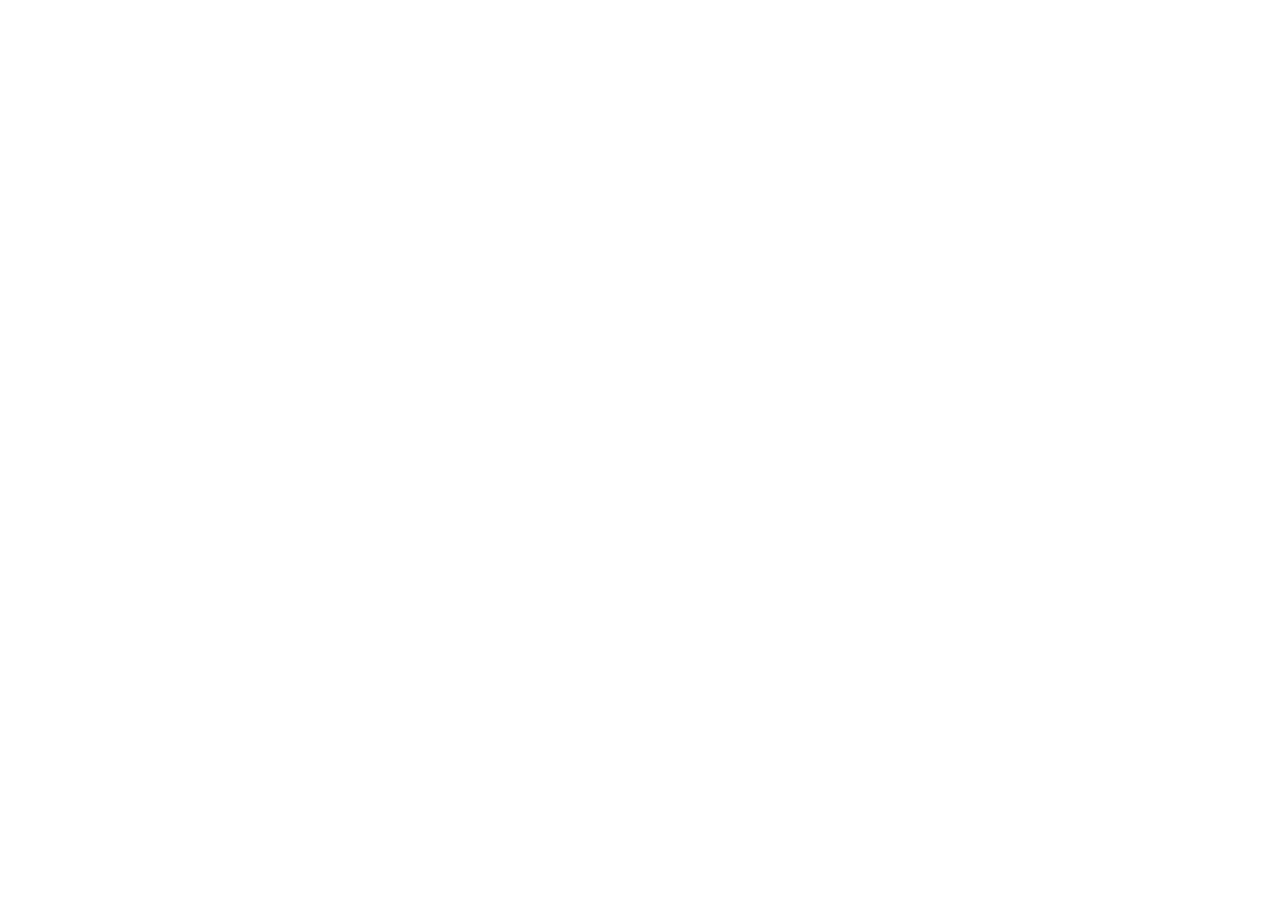
==== index.html @ 13e8f2cb "헤더 추가" ====
<!doctype html>
<html lang="ko">
  <head>
    <meta charset="UTF-8" />
    <meta name="viewport" content="width=device-width, initial-scale=1.0" />
    <title>Adobe.com</title>
    <!-- favicon -->
    <link
      rel="icon"
      type="image/png"
      href="asset/favicon/favicon/apple-touch-icon.png"
      sizes="96x96"
    />
    <link
      rel="icon"
      type="image/svg+xml"
      href="asset/favicon/favicon/favicon.svg"
    />
    <link rel="shortcut icon" href="asset/favicon/favicon/favicon.ico" />
    <link
      rel="apple-touch-icon"
      sizes="180x180"
      href="asset/favicon/favicon/apple-touch-icon.png"
    />
    <link rel="manifest" href="asset/favicon/favicon/site.webmanifest" />
    <!-- SEO -->
    <title>페이지 제목 | 사이트명</title>
    <meta name="description" content="페이지 내용을 간략하게 설명하는 문장" />
    <meta name="keywords" content="키워드1, 키워드2, 키워드3" />
    <meta name="author" content="사이트명 또는 작성자" />
    <meta name="robots" content="index, follow" />

    <!-- Open Graph (SNS 공유용) -->
    <meta property="og:type" content="website" />
    <meta property="og:title" content="페이지 제목" />
    <meta property="og:description" content="페이지 설명" />
    <meta property="og:image" content="https://example.com/image.jpg" />
    <meta property="og:url" content="https://example.com" />

    <!-- Twitter -->
    <meta name="twitter:card" content="summary_large_image" />
    <meta name="twitter:title" content="페이지 제목" />
    <meta name="twitter:description" content="페이지 설명" />
    <meta name="twitter:image" content="https://example.com/image.jpg" />

    <!-- font aswome CDN-->
    <link
      rel="stylesheet"
      href="https://cdnjs.cloudflare.com/ajax/libs/font-awesome/7.0.1/css/all.min.css"
      integrity="sha512-2SwdPD6INVrV/lHTZbO2nodKhrnDdJK9/kg2XD1r9uGqPo1cUbujc+IYdlYdEErWNu69gVcYgdxlmVmzTWnetw=="
      crossorigin="anonymous"
      referrerpolicy="no-referrer"
    />

    <!-- AOS CDN -->
    <script
      src="https://cdnjs.cloudflare.com/ajax/libs/aos/2.3.4/aos.js"
      integrity="sha512-A7AYk1fGKX6S2SsHywmPkrnzTZHrgiVT7GcQkLGDe2ev0aWb8zejytzS8wjo7PGEXKqJOrjQ4oORtnimIRZBtw=="
      crossorigin="anonymous"
      referrerpolicy="no-referrer"
    ></script>

    <!-- font -->
    <style>
      @import url("https://fonts.googleapis.com/css2?family=Noto+Sans+KR:wght@100..900&display=swap");
    </style>

    <!-- CSS -->
    <link rel="stylesheet" href="css/main.css" />
    <!-- JS -->
    <script src="JS/main.js"></script>
  </head>
  <body>
    <!-- 주희 -->
     <div class="wrap">
      <div class="inner">
        <div class="header">
          
        </div>
      </div>
     </div>
    <!-- 상단 -->
    <!-- 비주얼 -->
    <!--  -->
    <!-- 주희 - 끝 -->
    <!-- 세영 -->

    <!-- 세영 - 끝 -->
  </body>
</html>
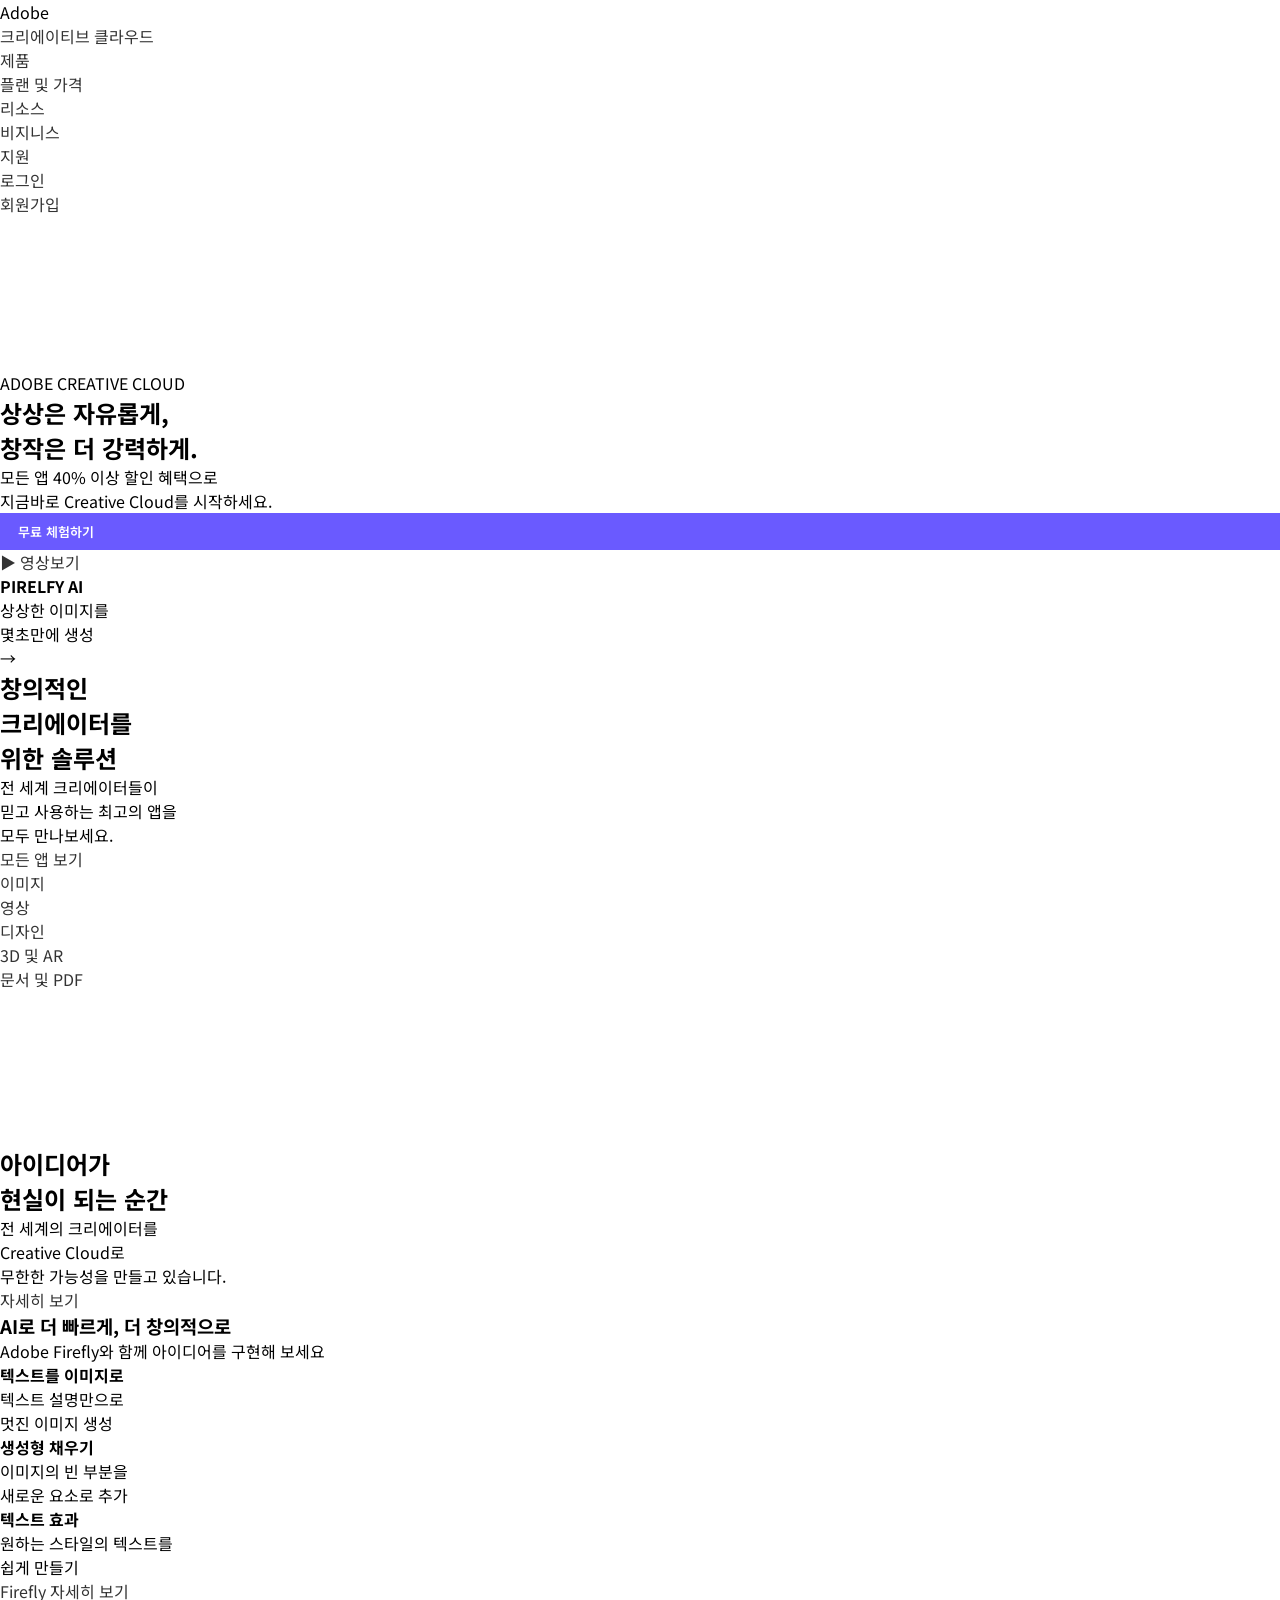
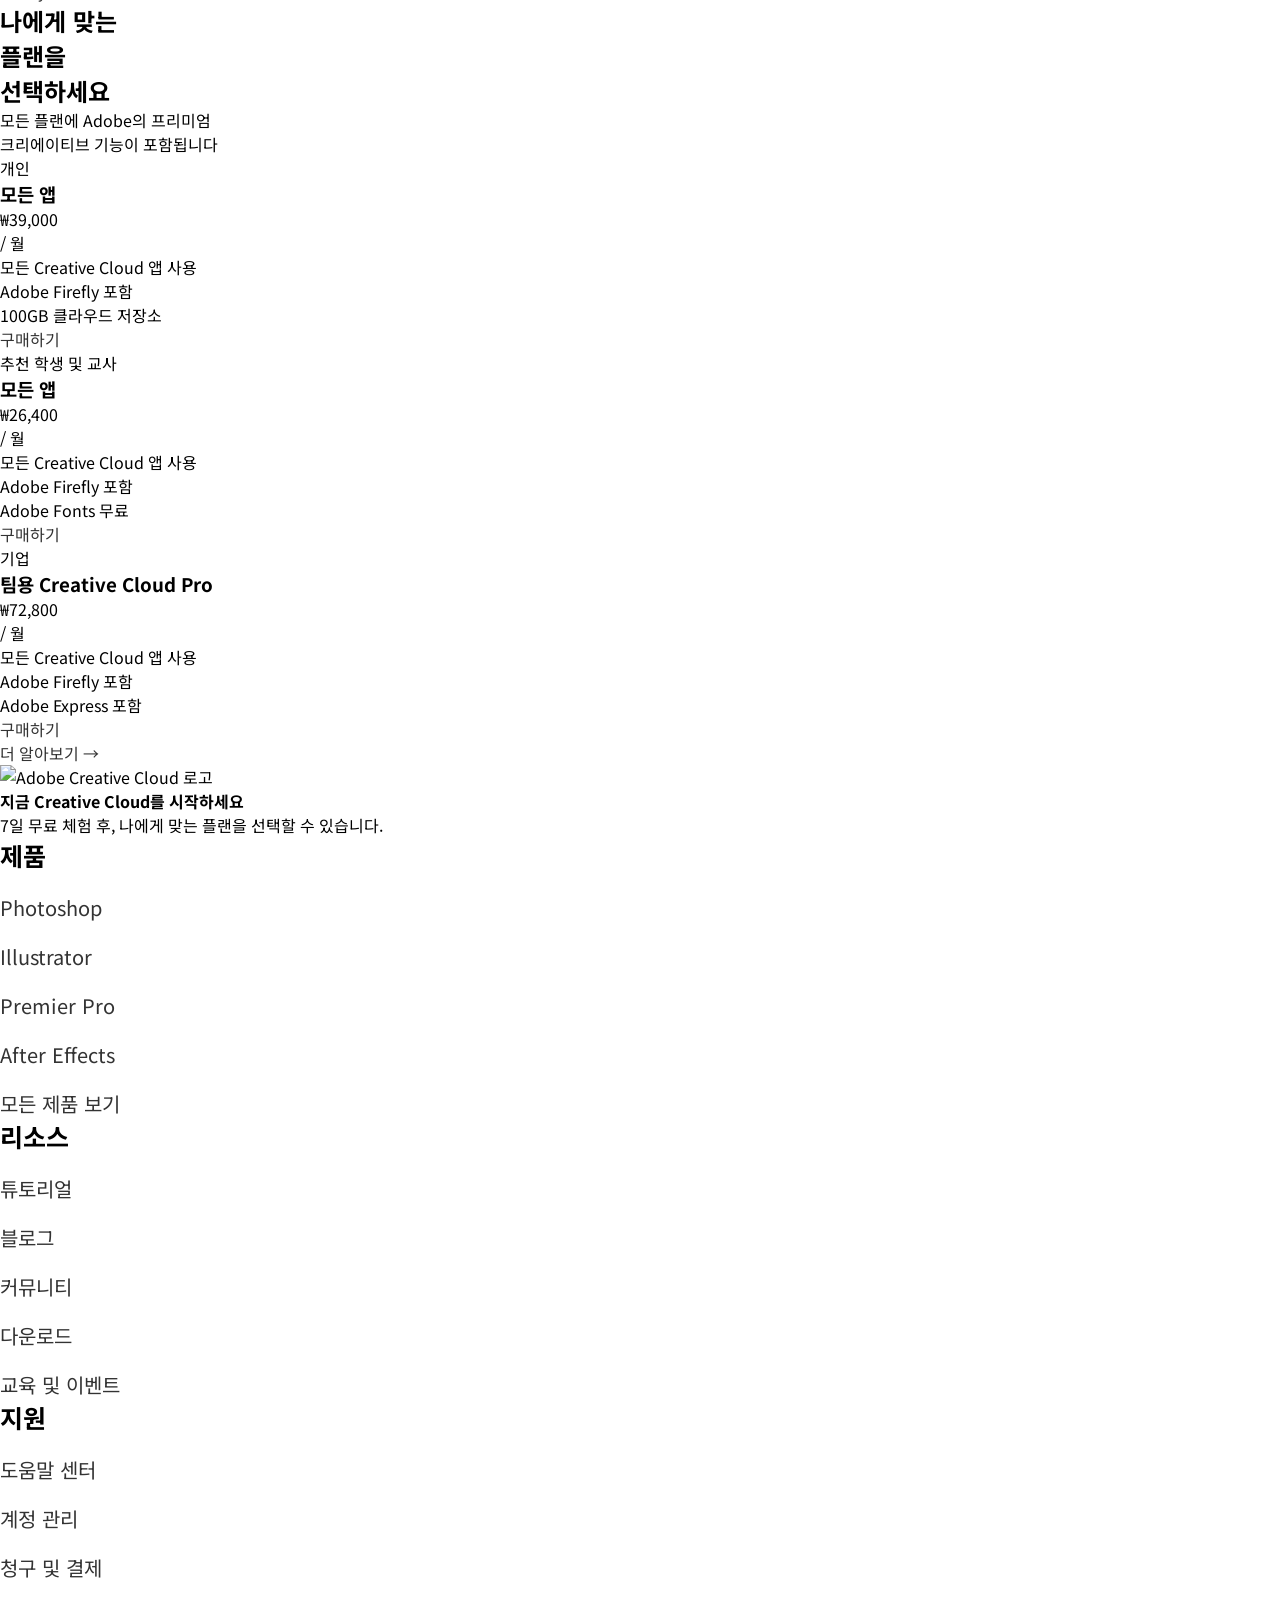
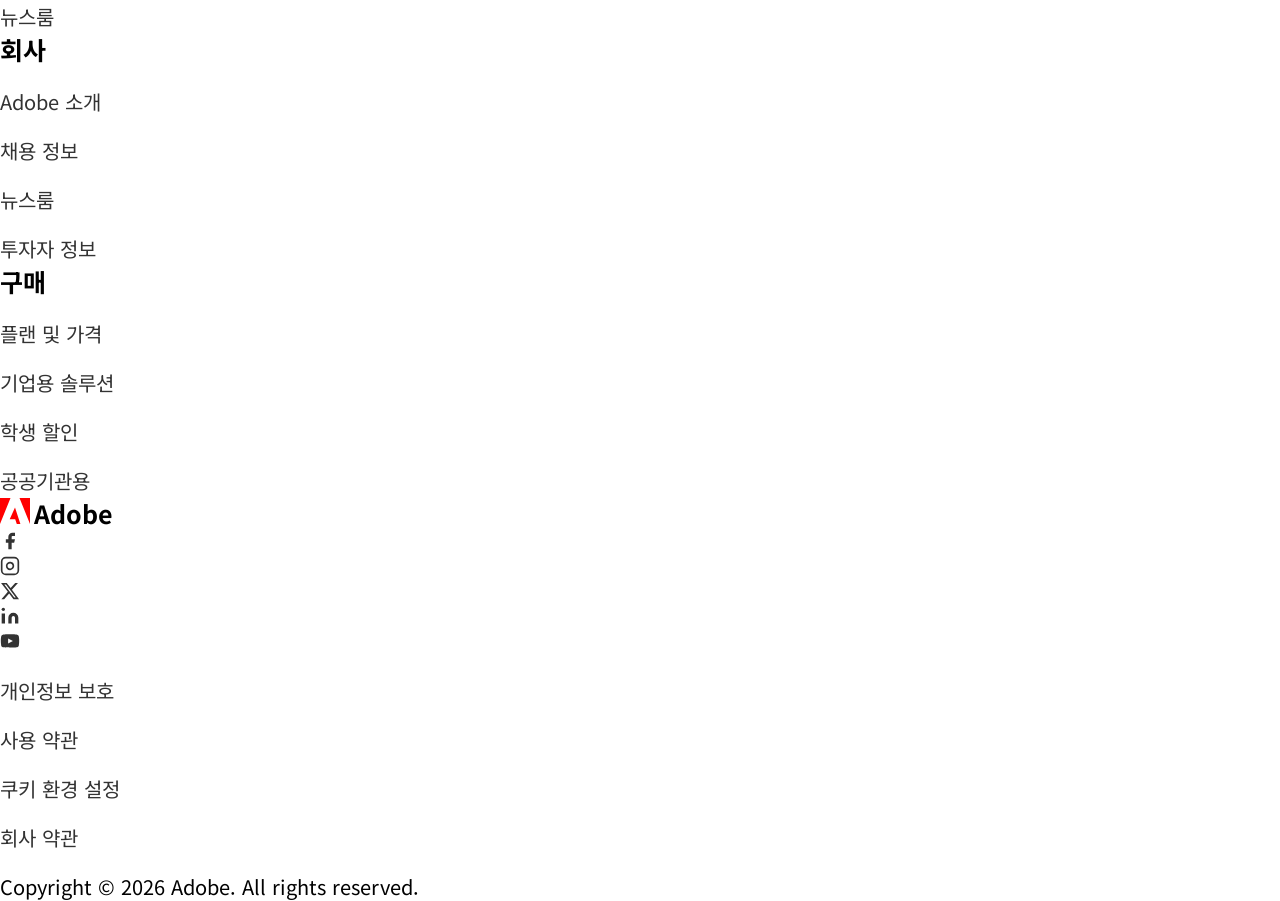
==== commit f7dd1590: "섹션2 - html, css, js" ====
--- a/index.html
+++ b/index.html
@@ -67,24 +67,571 @@
 
     <!-- CSS -->
     <link rel="stylesheet" href="css/main.css" />
+    <link rel="stylesheet" href="css/footer.css" />
     <!-- JS -->
-    <script src="JS/main.js"></script>
+    <script src="Js/main.js"></script>
   </head>
   <body>
-    <!-- 주희 -->
-     <div class="wrap">
-      <div class="inner">
-        <div class="header">
-          
+    <!-- header -->
+    <div class="wrap">
+      <!-- HEADER -->
+      <header class="header">
+        <div class="header-inner">
+          <div class="logo">
+            <span class="adobe-logo">Adobe</span>
+          </div>
+          <nav class="gnb">
+            <ul>
+              <li><a href="#">크리에이티브 클라우드</a></li>
+              <li><a href="#">제품</a></li>
+              <li><a href="plan.html">플랜 및 가격</a></li>
+              <li><a href="#">리소스</a></li>
+              <li><a href="#">비지니스</a></li>
+              <li><a href="#">지원</a></li>
+            </ul>
+          </nav>
+          <div class="header-btns">
+            <a href="#" class="btn-login">로그인</a>
+            <a href="#" class="btn-join">회원가입</a>
+          </div>
+        </div>
+      </header>
+
+      <!-- HERO -->
+      <section class="hero">
+        <div class="hero-bg">
+          <video
+            src="asset/mainpage/main-visual.mp4"
+            autoplay
+            muted
+            loop
+            playsinline
+          ></video>
+        </div>
+        <div class="hero-content">
+          <p class="hero-sub">ADOBE CREATIVE CLOUD</p>
+          <h1 class="hero-title">상상은 자유롭게,<br />창작은 더 강력하게.</h1>
+          <p class="hero-desc">
+            모든 앱 40% 이상 할인 혜택으로<br />지금바로 Creative Cloud를
+            시작하세요.
+          </p>
+          <div class="hero-btns">
+            <a href="#" class="btn-primary">무료 체험하기</a>
+            <a href="#" class="btn-play"
+              ><span class="play-icon">▶</span> 영상보기</a
+            >
+          </div>
+        </div>
+        <div class="hero-firefly">
+          <div class="firefly-label">
+            <strong>PIRELFY AI</strong>
+            <p>상상한 이미지를<br />몇초만에 생성</p>
+            <span class="arrow">→</span>
+          </div>
+          <div class="firefly-imgs">
+            <span class="fi-img fi1"
+              ><img src="asset/mainpage/img/headerAi-1.png" alt=""
+            /></span>
+            <span class="fi-img fi2"
+              ><img src="asset/mainpage/img/headerAi-2.png" alt=""
+            /></span>
+            <span class="fi-img fi3"
+              ><img src="asset/mainpage/img/headerAi-3.png" alt=""
+            /></span>
+            <span class="fi-img fi4"
+              ><img src="asset/mainpage/img/headerAi-4.png" alt=""
+            /></span>
+          </div>
+        </div>
+      </section>
+
+      <!-- 툴 소개 -->
+      <section class="solution">
+        <div class="solution-inner h-inner">
+          <!-- 왼쪽 -->
+          <div class="solution-title">
+            <h2>
+              창의적인<br />
+              크리에이터를 <br />위한 솔루션
+            </h2>
+
+            <p>
+              전 세계 크리에이터들이<br />
+              믿고 사용하는 최고의 앱을<br />
+              모두 만나보세요.
+            </p>
+
+            <div class="solution-btn">
+              <a href="#">모든 앱 보기</a>
+            </div>
+          </div>
+
+          <!-- 카드 출력 -->
+          <div class="solution-cards" id="solCards"></div>
+
+          <!-- 오른쪽 버튼 -->
+          <div class="solution-category">
+            <a href="#" class="content1-button active" data-filter="image">
+              <span
+                ><img src="asset/mainpage/icon/button-photo.png" alt=""
+              /></span>
+              이미지
+            </a>
+
+            <a href="#" class="content1-button" data-filter="video">
+              <span
+                ><img src="asset/mainpage/icon/button-video.png" alt=""
+              /></span>
+              영상
+            </a>
+
+            <a href="#" class="content1-button" data-filter="design">
+              <span
+                ><img src="asset/mainpage/icon/button-design.png" alt=""
+              /></span>
+              디자인
+            </a>
+
+            <a href="#" class="content1-button" data-filter="3d">
+              <span
+                ><img src="asset/mainpage/icon/button-3d.png" alt=""
+              /></span>
+              3D 및 AR
+            </a>
+
+            <a href="#" class="content1-button" data-filter="document">
+              <span
+                ><img src="asset/mainpage/icon/button-docu.png" alt=""
+              /></span>
+              문서 및 PDF
+            </a>
+          </div>
+        </div>
+      </section>
+      <!-- SECTION : Firefly AI -->
+      <section class="firefly">
+        <div class="firefly-inner h-inner">
+          <!-- 왼쪽 -->
+          <div class="firefly-left">
+            <video autoplay muted loop playsinline class="bg-video">
+              <source src="asset/mainpage/MainButterF.mp4" type="video/mp4" />
+            </video>
+
+            <div class="firefly-content">
+              <h2>
+                아이디어가 <br />
+                현실이 되는 순간
+              </h2>
+
+              <p>
+                전 세계의 크리에이터를 <br />
+                Creative Cloud로 <br />
+                무한한 가능성을 만들고 있습니다.
+              </p>
+
+              <a href="#" class="detail-btn">자세히 보기</a>
+            </div>
+          </div>
+
+          <!-- 오른쪽 -->
+          <div class="firefly-right">
+            <div class="right-top">
+              <h3>AI로 더 빠르게, 더 창의적으로</h3>
+              <p>Adobe Firefly와 함께 아이디어를 구현해 보세요</p>
+            </div>
+
+            <div class="firefly-card-wrap">
+              <div class="firefly-card">
+                <img src="asset/mainpage/img/mainAi-1.jpg" alt="" />
+                <h4>텍스트를 이미지로</h4>
+                <p>
+                  텍스트 설명만으로 <br />
+                  멋진 이미지 생성
+                </p>
+              </div>
+
+              <div class="firefly-card">
+                <img src="asset/mainpage/img/mainAi-2.jpg" alt="" />
+                <h4>생성형 채우기</h4>
+                <p>
+                  이미지의 빈 부분을 <br />
+                  새로운 요소로 추가
+                </p>
+              </div>
+
+              <div class="firefly-card">
+                <img src="asset/mainpage/img/mainAi-3.jpg" alt="" />
+                <h4>텍스트 효과</h4>
+                <p>
+                  원하는 스타일의 텍스트를 <br />
+                  쉽게 만들기
+                </p>
+              </div>
+            </div>
+
+            <a href="#" class="firefly-btn">Firefly 자세히 보기</a>
+          </div>
+        </div>
+      </section>
+      <!-- SECTION : plan -->
+      <section class="plan">
+        <div class="plan-inner h-inner">
+          <!-- 왼쪽 텍스트 -->
+          <div class="plan-title">
+            <h2>
+              나에게 맞는 <br />
+              플랜을 <br />
+              선택하세요
+            </h2>
+
+            <p>
+              모든 플랜에 Adobe의 프리미엄<br />
+              크리에이티브 기능이 포함됩니다
+            </p>
+          </div>
+
+          <!-- 카드 영역 -->
+          <div class="plan-container">
+            <!-- 카드 1 -->
+            <div class="plan-list">
+              <span class="plan-type">개인</span>
+
+              <h3>모든 앱</h3>
+
+              <div class="home-price">
+                <p class="price-w">₩39,000</p>
+                <span>/ 월</span>
+              </div>
+
+              <p class="plan-listP">
+                모든 Creative Cloud 앱 사용 <br />
+                Adobe Firefly 포함 <br />
+                100GB 클라우드 저장소
+              </p>
+
+              <a href="#" class="plan-btn">구매하기</a>
+            </div>
+
+            <!-- 카드 2 -->
+            <div class="plan-list active">
+              <span class="best">추천</span>
+
+              <span class="plan-type">학생 및 교사</span>
+
+              <h3>모든 앱</h3>
+
+              <div class="price">
+                <p class="price-w">₩26,400</p>
+                <span>/ 월</span>
+              </div>
+
+              <p class="plan-listP">
+                모든 Creative Cloud 앱 사용 <br />
+                Adobe Firefly 포함 <br />
+                Adobe Fonts 무료
+              </p>
+
+              <a href="#" class="plan-btn">구매하기</a>
+            </div>
+
+            <!-- 카드 3 -->
+            <div class="plan-list">
+              <span class="plan-type">기업</span>
+
+              <h3>팀용 Creative Cloud Pro</h3>
+
+              <div class="price">
+                <p class="price-w">₩72,800</p>
+                <span>/ 월</span>
+              </div>
+
+              <p class="plan-listP">
+                모든 Creative Cloud 앱 사용 <br />
+                Adobe Firefly 포함 <br />
+                Adobe Express 포함
+              </p>
+
+              <a href="#" class="plan-btn">구매하기</a>
+            </div>
+          </div>
+
+          <!-- 더보기 -->
+          <div class="plan-more">
+            <a href="#">
+              더 알아보기
+              <span>→</span>
+            </a>
+          </div>
+        </div>
+      </section>
+    </div>
+    <!-- footer -->
+    <!-- 세영 -->
+    <!-- ===== FOOTER ===== -->
+    <footer class="footer">
+      <!-- 상단 배너 영역 -->
+      <div class="footer__banner">
+        <div class="footer__banner-inner inner">
+          <div class="footer__banner-logo">
+            <img
+              src="/asset/mainpage/cloud-logo.svg"
+              alt="Adobe Creative Cloud 로고"
+            />
+          </div>
+          <div class="footer__banner-text">
+            <strong class="footer__banner-title contents-title">
+              지금 Creative Cloud를 시작하세요
+            </strong>
+            <p class="footer__banner-desc contents-des">
+              7일 무료 체험 후, 나에게 맞는 플랜을 선택할 수 있습니다.
+            </p>
+          </div>
         </div>
       </div>
-     </div>
-    <!-- 상단 -->
-    <!-- 비주얼 -->
-    <!--  -->
-    <!-- 주희 - 끝 -->
-    <!-- 세영 -->
-
+
+      <!-- 하단 링크 영역 -->
+      <div class="footer__bottom">
+        <div class="footer__bottom-inner inner">
+          <!-- 메뉴 그룹 -->
+          <nav class="footer__nav">
+            <div class="footer__nav-group">
+              <h3 class="footer__nav-title card-title">제품</h3>
+              <ul class="footer__nav-list">
+                <li>
+                  <a href="#" class="footer__nav-link card-des">Photoshop</a>
+                </li>
+                <li>
+                  <a href="#" class="footer__nav-link card-des">Illustrator</a>
+                </li>
+                <li>
+                  <a href="#" class="footer__nav-link card-des">Premier Pro</a>
+                </li>
+                <li>
+                  <a href="#" class="footer__nav-link card-des"
+                    >After Effects</a
+                  >
+                </li>
+                <li>
+                  <a href="#" class="footer__nav-link card-des"
+                    >모든 제품 보기</a
+                  >
+                </li>
+              </ul>
+            </div>
+
+            <div class="footer__nav-group">
+              <h3 class="footer__nav-title card-title">리소스</h3>
+              <ul class="footer__nav-list">
+                <li>
+                  <a href="#" class="footer__nav-link card-des">튜토리얼</a>
+                </li>
+                <li>
+                  <a href="#" class="footer__nav-link card-des">블로그</a>
+                </li>
+                <li>
+                  <a href="#" class="footer__nav-link card-des">커뮤니티</a>
+                </li>
+                <li>
+                  <a href="#" class="footer__nav-link card-des">다운로드</a>
+                </li>
+                <li>
+                  <a href="#" class="footer__nav-link card-des"
+                    >교육 및 이벤트</a
+                  >
+                </li>
+              </ul>
+            </div>
+
+            <div class="footer__nav-group">
+              <h3 class="footer__nav-title card-title">지원</h3>
+              <ul class="footer__nav-list">
+                <li>
+                  <a href="#" class="footer__nav-link card-des">도움말 센터</a>
+                </li>
+                <li>
+                  <a href="#" class="footer__nav-link card-des">계정 관리</a>
+                </li>
+                <li>
+                  <a href="#" class="footer__nav-link card-des">청구 및 결제</a>
+                </li>
+                <li>
+                  <a href="#" class="footer__nav-link card-des">뉴스룸</a>
+                </li>
+              </ul>
+            </div>
+
+            <div class="footer__nav-group">
+              <h3 class="footer__nav-title card-title">회사</h3>
+              <ul class="footer__nav-list">
+                <li>
+                  <a href="#" class="footer__nav-link card-des">Adobe 소개</a>
+                </li>
+                <li>
+                  <a href="#" class="footer__nav-link card-des">채용 정보</a>
+                </li>
+                <li>
+                  <a href="#" class="footer__nav-link card-des">뉴스룸</a>
+                </li>
+                <li>
+                  <a href="#" class="footer__nav-link card-des">투자자 정보</a>
+                </li>
+              </ul>
+            </div>
+
+            <div class="footer__nav-group">
+              <h3 class="footer__nav-title card-title">구매</h3>
+              <ul class="footer__nav-list">
+                <li>
+                  <a href="#" class="footer__nav-link card-des">플랜 및 가격</a>
+                </li>
+                <li>
+                  <a href="#" class="footer__nav-link card-des"
+                    >기업용 솔루션</a
+                  >
+                </li>
+                <li>
+                  <a href="#" class="footer__nav-link card-des">학생 할인</a>
+                </li>
+                <li>
+                  <a href="#" class="footer__nav-link card-des">공공기관용</a>
+                </li>
+              </ul>
+            </div>
+          </nav>
+
+          <!-- 우측: 로고 + SNS + 저작권 -->
+          <div class="footer__right">
+            <div class="footer__brand">
+              <span class="footer__brand-icon">
+                <!-- Adobe A 아이콘 SVG -->
+                <svg
+                  xmlns="http://www.w3.org/2000/svg"
+                  viewBox="0 0 30 26"
+                  width="30"
+                  height="26"
+                  aria-hidden="true"
+                >
+                  <path
+                    fill="#FF0000"
+                    d="M19.5 0h10.5v26L19.5 0zM10.5 0H0v26L10.5 0zM15 9.6l5.4 16.4h-3.6l-1.6-4.8H9.7L15 9.6z"
+                  />
+                </svg>
+              </span>
+              <span class="footer__brand-name card-title">Adobe</span>
+            </div>
+
+            <ul class="footer__sns">
+              <li>
+                <a href="#" class="footer__sns-link" aria-label="Facebook">
+                  <svg
+                    xmlns="http://www.w3.org/2000/svg"
+                    viewBox="0 0 24 24"
+                    width="20"
+                    height="20"
+                    fill="currentColor"
+                  >
+                    <path
+                      d="M18 2h-3a5 5 0 0 0-5 5v3H7v4h3v8h4v-8h3l1-4h-4V7a1 1 0 0 1 1-1h3z"
+                    />
+                  </svg>
+                </a>
+              </li>
+              <li>
+                <a href="#" class="footer__sns-link" aria-label="Instagram">
+                  <svg
+                    xmlns="http://www.w3.org/2000/svg"
+                    viewBox="0 0 24 24"
+                    width="20"
+                    height="20"
+                    fill="none"
+                    stroke="currentColor"
+                    stroke-width="2"
+                  >
+                    <rect x="2" y="2" width="20" height="20" rx="5" ry="5" />
+                    <path d="M16 11.37A4 4 0 1 1 12.63 8 4 4 0 0 1 16 11.37z" />
+                    <line x1="17.5" y1="6.5" x2="17.51" y2="6.5" />
+                  </svg>
+                </a>
+              </li>
+              <li>
+                <a href="#" class="footer__sns-link" aria-label="X(Twitter)">
+                  <svg
+                    xmlns="http://www.w3.org/2000/svg"
+                    viewBox="0 0 24 24"
+                    width="20"
+                    height="20"
+                    fill="currentColor"
+                  >
+                    <path
+                      d="M18.244 2.25h3.308l-7.227 8.26 8.502 11.24H16.17l-5.214-6.817L4.99 21.75H1.68l7.73-8.835L1.254 2.25H8.08l4.713 6.231zm-1.161 17.52h1.833L7.084 4.126H5.117z"
+                    />
+                  </svg>
+                </a>
+              </li>
+              <li>
+                <a href="#" class="footer__sns-link" aria-label="LinkedIn">
+                  <svg
+                    xmlns="http://www.w3.org/2000/svg"
+                    viewBox="0 0 24 24"
+                    width="20"
+                    height="20"
+                    fill="currentColor"
+                  >
+                    <path
+                      d="M16 8a6 6 0 0 1 6 6v7h-4v-7a2 2 0 0 0-2-2 2 2 0 0 0-2 2v7h-4v-7a6 6 0 0 1 6-6zM2 9h4v12H2z"
+                    />
+                    <circle cx="4" cy="4" r="2" />
+                  </svg>
+                </a>
+              </li>
+              <li>
+                <a href="#" class="footer__sns-link" aria-label="YouTube">
+                  <svg
+                    xmlns="http://www.w3.org/2000/svg"
+                    viewBox="0 0 24 24"
+                    width="20"
+                    height="20"
+                    fill="currentColor"
+                  >
+                    <path
+                      d="M22.54 6.42a2.78 2.78 0 0 0-1.95-1.96C18.88 4 12 4 12 4s-6.88 0-8.59.46A2.78 2.78 0 0 0 1.46 6.42 29 29 0 0 0 1 12a29 29 0 0 0 .46 5.58A2.78 2.78 0 0 0 3.41 19.6C5.12 20 12 20 12 20s6.88 0 8.59-.4a2.78 2.78 0 0 0 1.95-1.95A29 29 0 0 0 23 12a29 29 0 0 0-.46-5.58z"
+                    />
+                    <polygon
+                      points="9.75 15.02 15.5 12 9.75 8.98 9.75 15.02"
+                      fill="#fff"
+                    />
+                  </svg>
+                </a>
+              </li>
+            </ul>
+
+            <div class="footer__legal">
+              <ul class="footer__legal-list">
+                <li>
+                  <a href="#" class="footer__legal-link card-des"
+                    >개인정보 보호</a
+                  >
+                </li>
+                <li>
+                  <a href="#" class="footer__legal-link card-des">사용 약관</a>
+                </li>
+                <li>
+                  <a href="#" class="footer__legal-link card-des"
+                    >쿠키 환경 설정</a
+                  >
+                </li>
+                <li>
+                  <a href="#" class="footer__legal-link card-des">회사 약관</a>
+                </li>
+              </ul>
+              <p class="footer__copyright card-des">
+                Copyright © 2026 Adobe. All rights reserved.
+              </p>
+            </div>
+          </div>
+        </div>
+      </div>
+    </footer>
     <!-- 세영 - 끝 -->
   </body>
 </html>
--- a/css/main.css
+++ b/css/main.css
@@ -0,0 +1,84 @@
+@import url(reset.css);
+@import url(home/home.css);
+@import url(plan/plan.css);
+@import url(sub1/subpage1.css);
+
+/* 스타일 가이드 */
+:root {
+  /* Color styles */
+  --point: rgba(134, 104, 226, 1);
+  /* black */
+  --sub-color-1: rgba(0, 0, 0, 1);
+  /* white */
+  --sub-color-2: rgba(250, 250, 250, 1);
+
+  /* Text-size styles */
+  /* pc */
+  --p-c1920px---menu: 20px;
+  --p-c1920px---sub--menu: 18px;
+  --p-c1920px---visual-title: 70px;
+  --p-c1920px---contents-title: 45px;
+  --p-c1920px---contents--desc: 20px;
+  --p-c1920px---card-title: 25px;
+  --p-c1920px---card--desc: 20px;
+  --p-c1920px--button: 25px;
+  /* tablet */
+  --tablet780px---visual-title--m: 50px;
+  --tablet780px---visual--desc--m: 25px;
+  --tablet780px---sub-title--m: 25px;
+  --tablet780px---contents--title--m: 45px;
+  --tablet780px---contents--desc--m: 20px;
+  --tablet780px---card-title--m: 20px;
+  --tablet780px---card--desc--m: 13px;
+  --tablet780px---sub--content-title--m: 30px;
+  --tablet780px--button--m: 20px;
+  /* mobile */
+  --mobile390px---visual-title--s: 26px;
+  --mobile390px---desc--s: 16px;
+  --mobile390px---sub--title--s: 18px;
+  --mobile390px--button--s: 16px;
+  --mobile390px---card--desc--s: 13px;
+  --mobile390px---card-title--s: 18px;
+  --mobile390px---contents-title--s: 26px;
+
+  /* font-weight */
+  --fw-bold: 700;
+  --fw-regular: 400;
+}
+
+/* 공통영역 */
+body {
+  font-family: "Noto Sans KR", sans-serif;
+}
+
+/* 비주얼 영역 타이틀 */
+.visual-title {
+  font-family: "Noto Sans KR", sans-serif;
+  font-weight: var(--fw-bold);
+}
+/* 비주얼 영역 설명 */
+.visual-desc {
+  font-family: "Noto Sans KR", sans-serif;
+  font-weight: var(--fw-regular);
+}
+/* 콘텐츠 영역 타이틀 */
+.contents-title {
+  font-family: "Noto Sans KR", sans-serif;
+  font-weight: var(--fw-bold);
+}
+/* 콘텐츠 영역 설명 */
+.contents-des {
+  font-family: "Noto Sans KR", sans-serif;
+  font-weight: var(--fw-regular);
+}
+/* 카드 영역 타이틀 */
+.card-title {
+  font-family: "Noto Sans KR", sans-serif;
+  font-weight: var(--fw-bold);
+}
+/* 카드 영역 설명 */
+.card-des {
+  font-family: "Noto Sans KR", sans-serif;
+  font-weight: var(--fw-regular);
+}
+
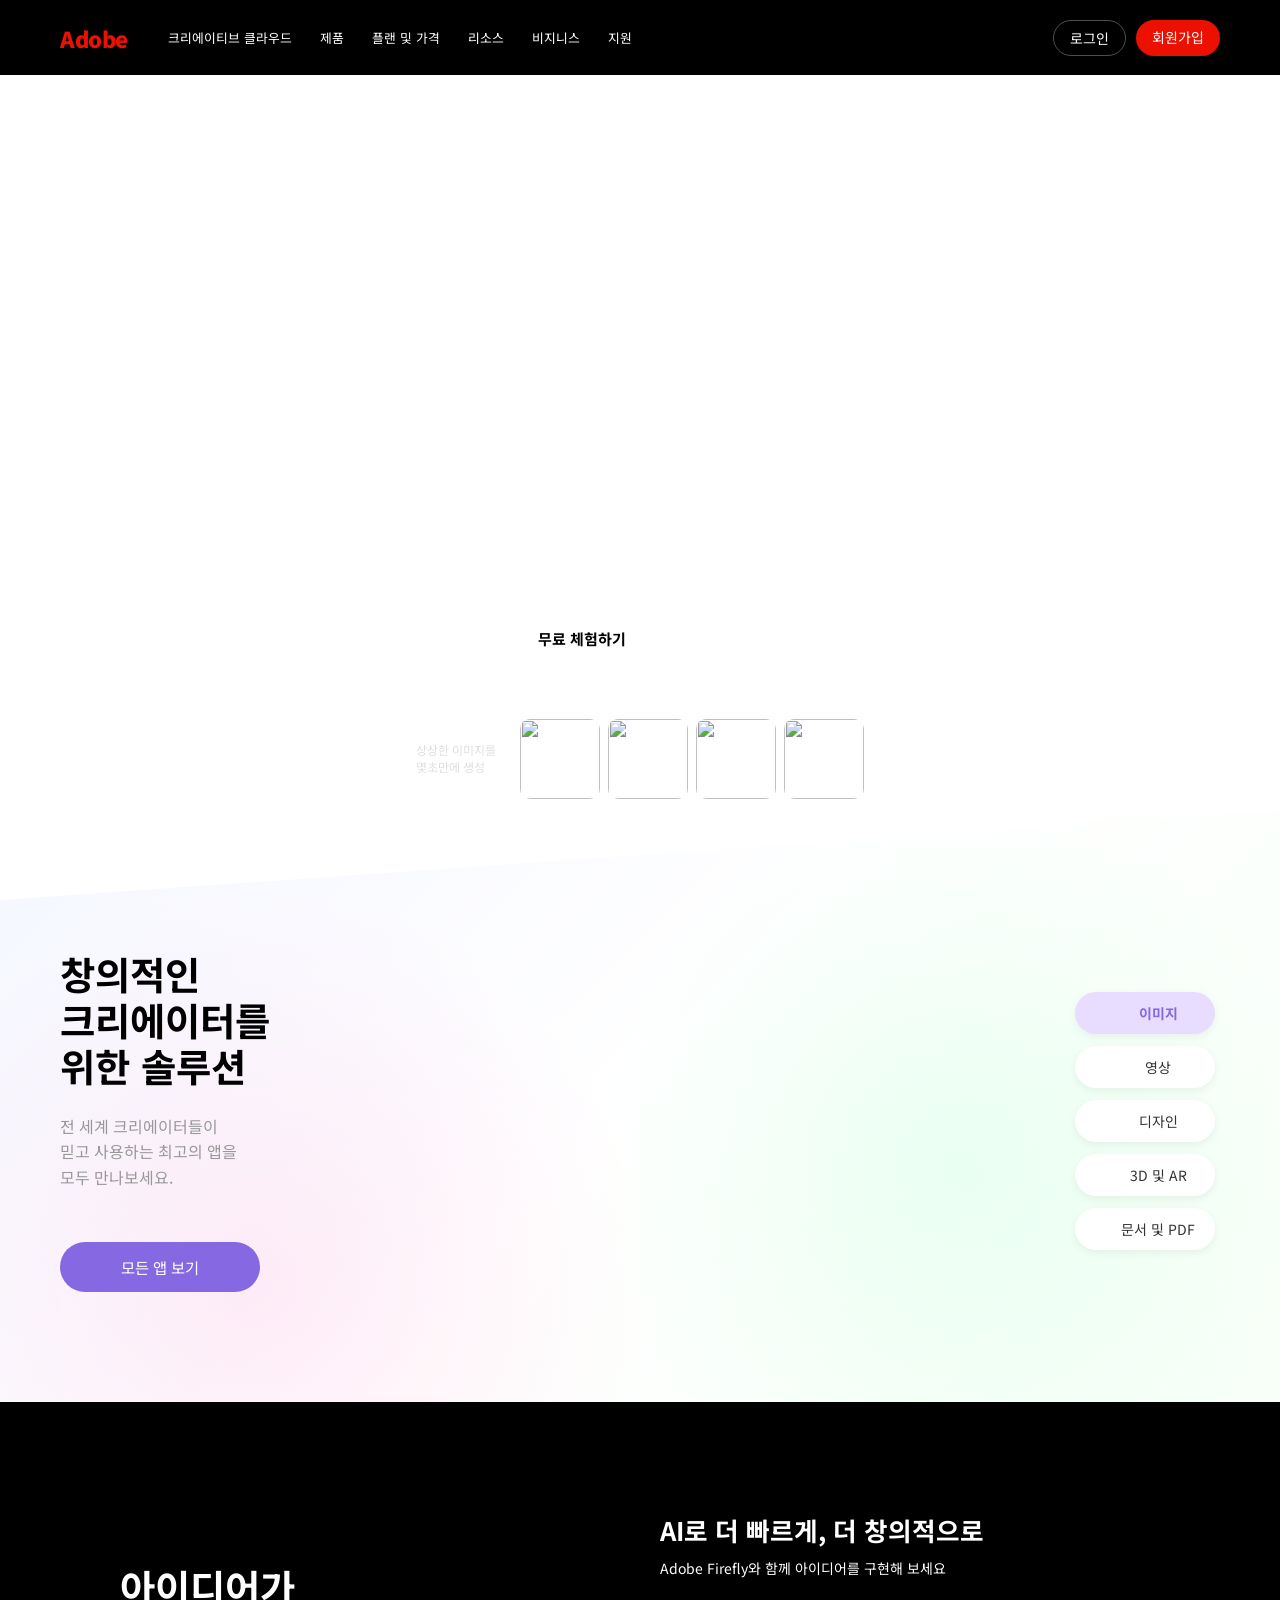
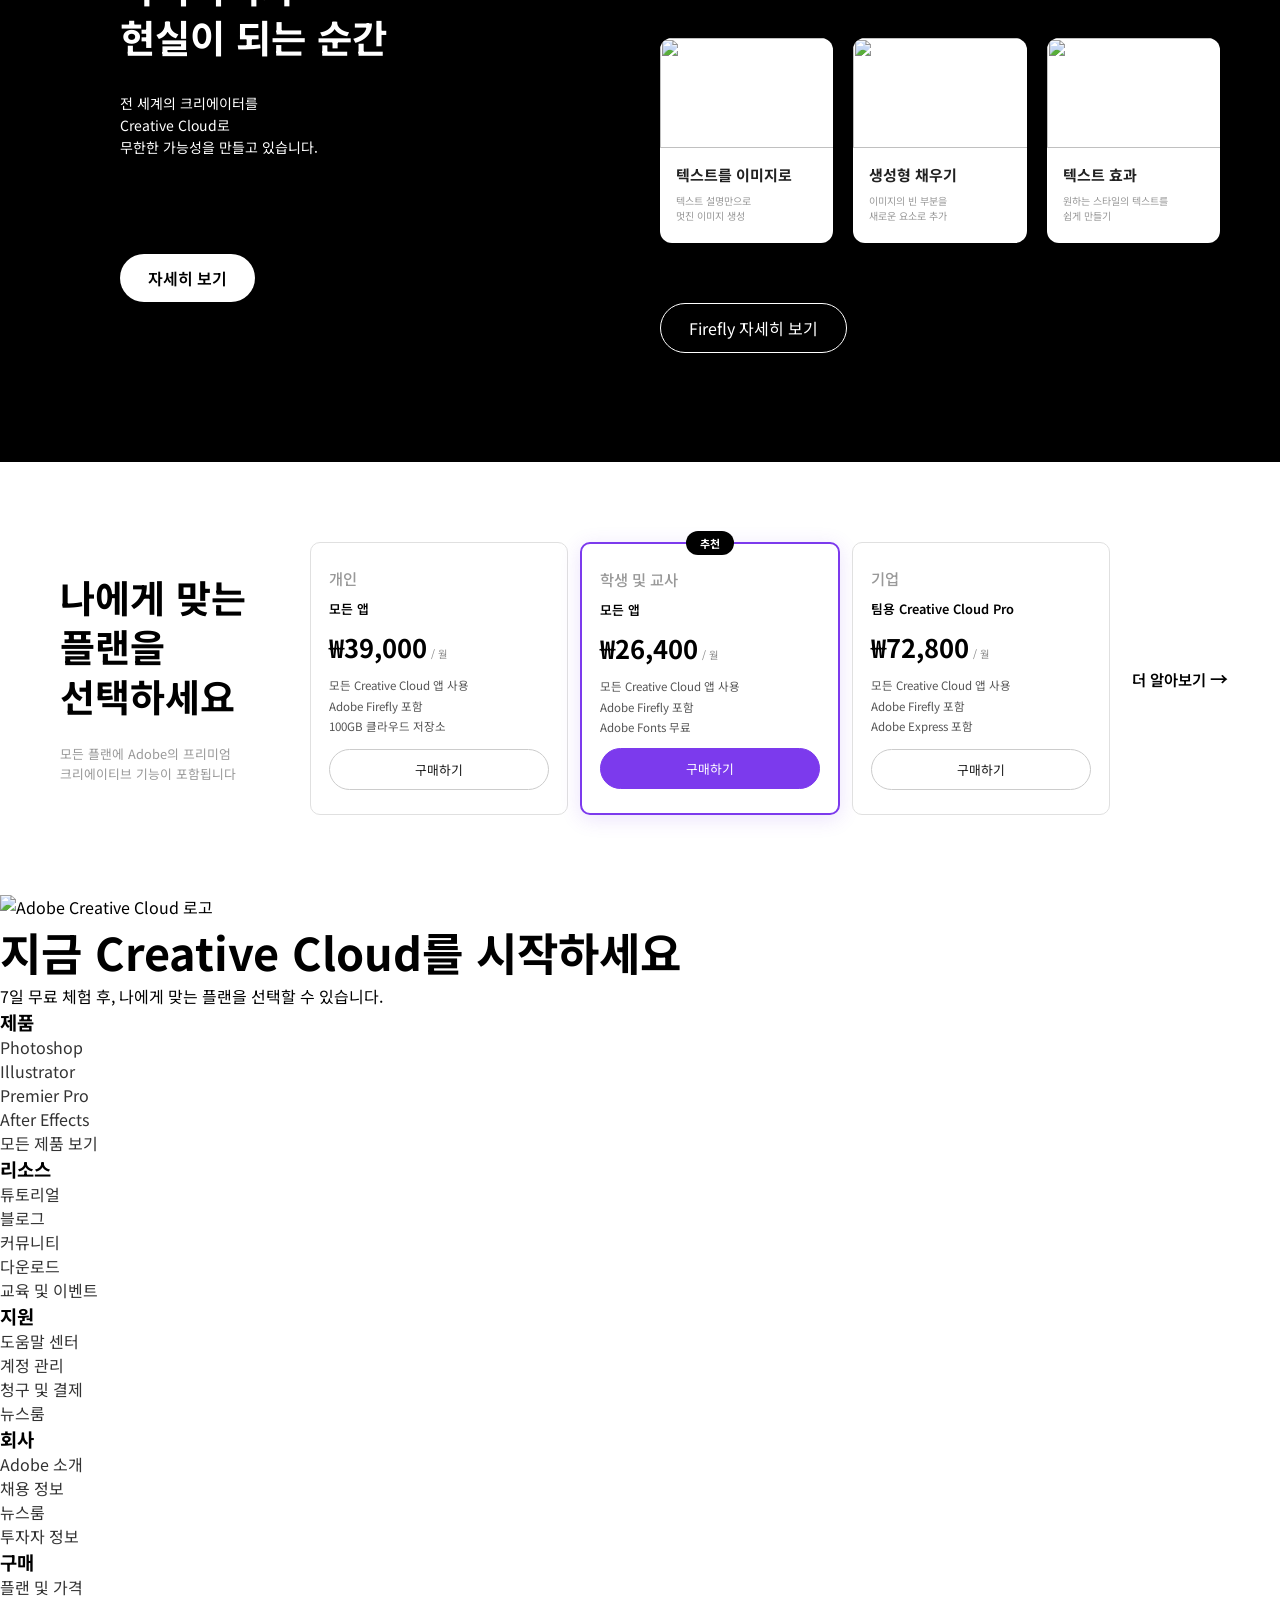
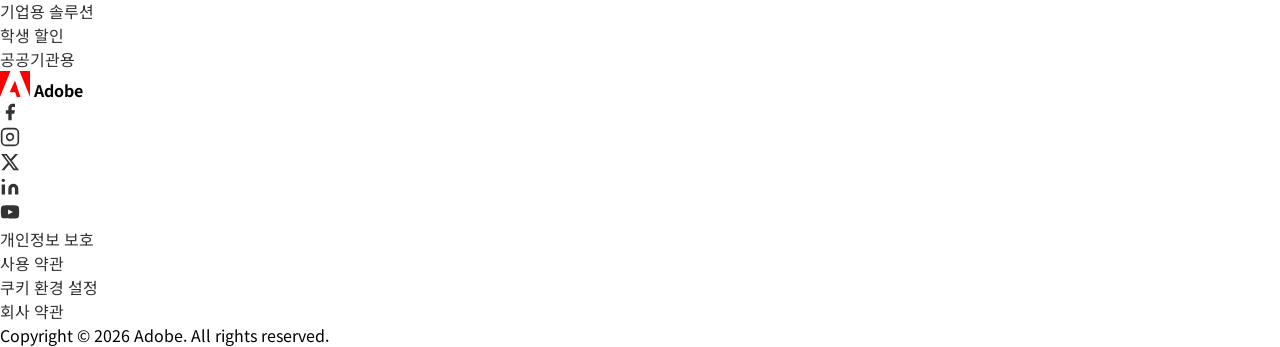
==== commit ef093a47: "전체 반응형 수정" ====
--- a/index.html
+++ b/index.html
@@ -68,6 +68,7 @@
     <!-- CSS -->
     <link rel="stylesheet" href="css/main.css" />
     <link rel="stylesheet" href="css/footer.css" />
+
     <!-- JS -->
     <script src="Js/main.js"></script>
   </head>
@@ -77,12 +78,17 @@
       <!-- HEADER -->
       <header class="header">
         <div class="header-inner">
+          <div class="menu-btn">
+            <span></span>
+            <span></span>
+            <span></span>
+          </div>
           <div class="logo">
-            <span class="adobe-logo">Adobe</span>
+            <a href="index.html"> <span class="adobe-logo">Adobe</span></a>
           </div>
           <nav class="gnb">
             <ul>
-              <li><a href="#">크리에이티브 클라우드</a></li>
+              <li><a href="subpage1.html">크리에이티브 클라우드</a></li>
               <li><a href="#">제품</a></li>
               <li><a href="plan.html">플랜 및 가격</a></li>
               <li><a href="#">리소스</a></li>
@@ -122,28 +128,30 @@
             >
           </div>
         </div>
-        <div class="hero-firefly">
-          <div class="firefly-label">
-            <strong>PIRELFY AI</strong>
-            <p>상상한 이미지를<br />몇초만에 생성</p>
-            <span class="arrow">→</span>
-          </div>
-          <div class="firefly-imgs">
-            <span class="fi-img fi1"
-              ><img src="asset/mainpage/img/headerAi-1.png" alt=""
-            /></span>
-            <span class="fi-img fi2"
-              ><img src="asset/mainpage/img/headerAi-2.png" alt=""
-            /></span>
-            <span class="fi-img fi3"
-              ><img src="asset/mainpage/img/headerAi-3.png" alt=""
-            /></span>
-            <span class="fi-img fi4"
-              ><img src="asset/mainpage/img/headerAi-4.png" alt=""
-            /></span>
-          </div>
-        </div>
       </section>
+
+      <!-- HERO - FIREFLY -->
+      <div class="hero-firefly">
+        <div class="firefly-label">
+          <strong>PIRELFY AI</strong>
+          <p>상상한 이미지를<br />몇초만에 생성</p>
+          <span class="arrow">→</span>
+        </div>
+        <div class="firefly-imgs">
+          <span class="fi-img fi1"
+            ><img src="asset/mainpage/img/headerAi-1.png" alt=""
+          /></span>
+          <span class="fi-img fi2"
+            ><img src="asset/mainpage/img/headerAi-2.png" alt=""
+          /></span>
+          <span class="fi-img fi3"
+            ><img src="asset/mainpage/img/headerAi-3.png" alt=""
+          /></span>
+          <span class="fi-img fi4"
+            ><img src="asset/mainpage/img/headerAi-4.png" alt=""
+          /></span>
+        </div>
+      </div>
 
       <!-- 툴 소개 -->
       <section class="solution">
@@ -208,6 +216,7 @@
           </div>
         </div>
       </section>
+
       <!-- SECTION : Firefly AI -->
       <section class="firefly">
         <div class="firefly-inner h-inner">
@@ -262,10 +271,7 @@
               <div class="firefly-card">
                 <img src="asset/mainpage/img/mainAi-3.jpg" alt="" />
                 <h4>텍스트 효과</h4>
-                <p>
-                  원하는 스타일의 텍스트를 <br />
-                  쉽게 만들기
-                </p>
+                <p>원하는 스타일의 텍스트를 <br />쉽게 만들기</p>
               </div>
             </div>
 
@@ -273,6 +279,7 @@
           </div>
         </div>
       </section>
+
       <!-- SECTION : plan -->
       <section class="plan">
         <div class="plan-inner h-inner">
@@ -365,7 +372,9 @@
         </div>
       </section>
     </div>
+
     <!-- footer -->
+
     <!-- 세영 -->
     <!-- ===== FOOTER ===== -->
     <footer class="footer">
@@ -632,6 +641,8 @@
         </div>
       </div>
     </footer>
+
+    
     <!-- 세영 - 끝 -->
   </body>
 </html>
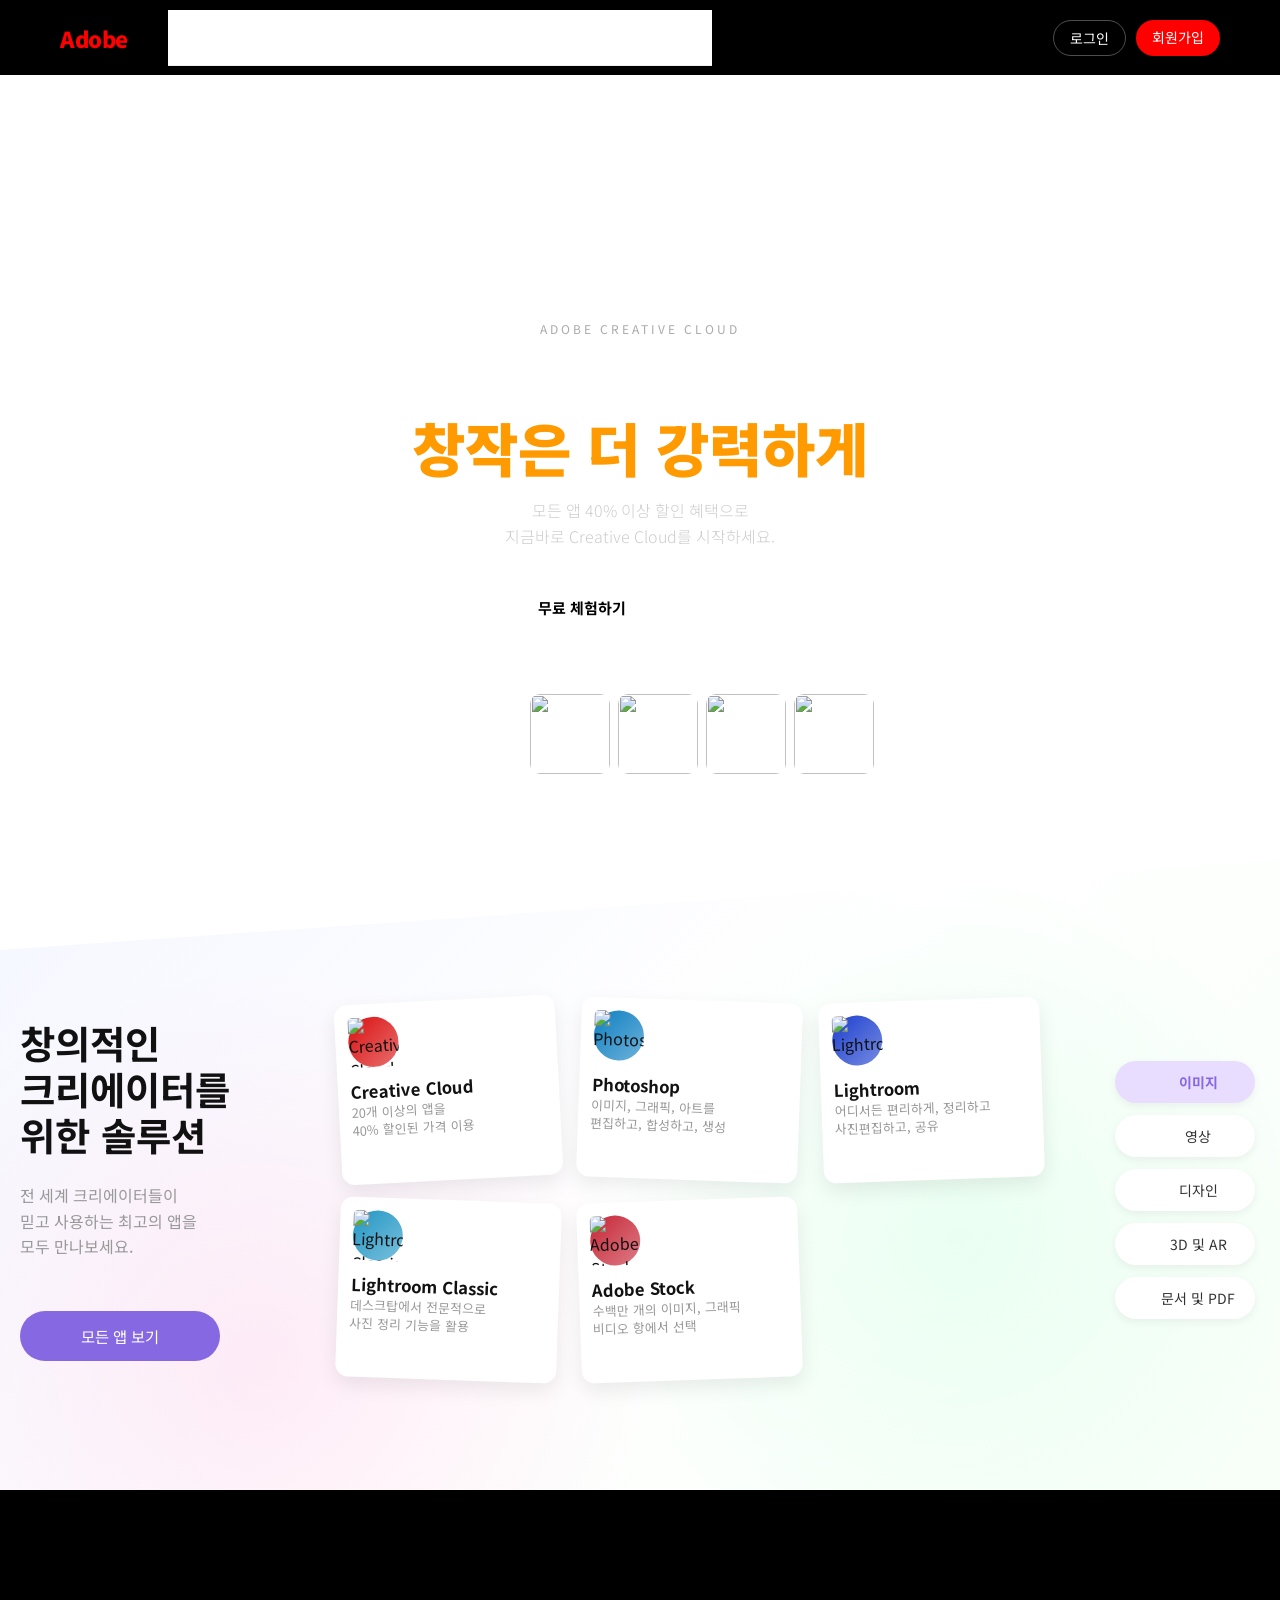
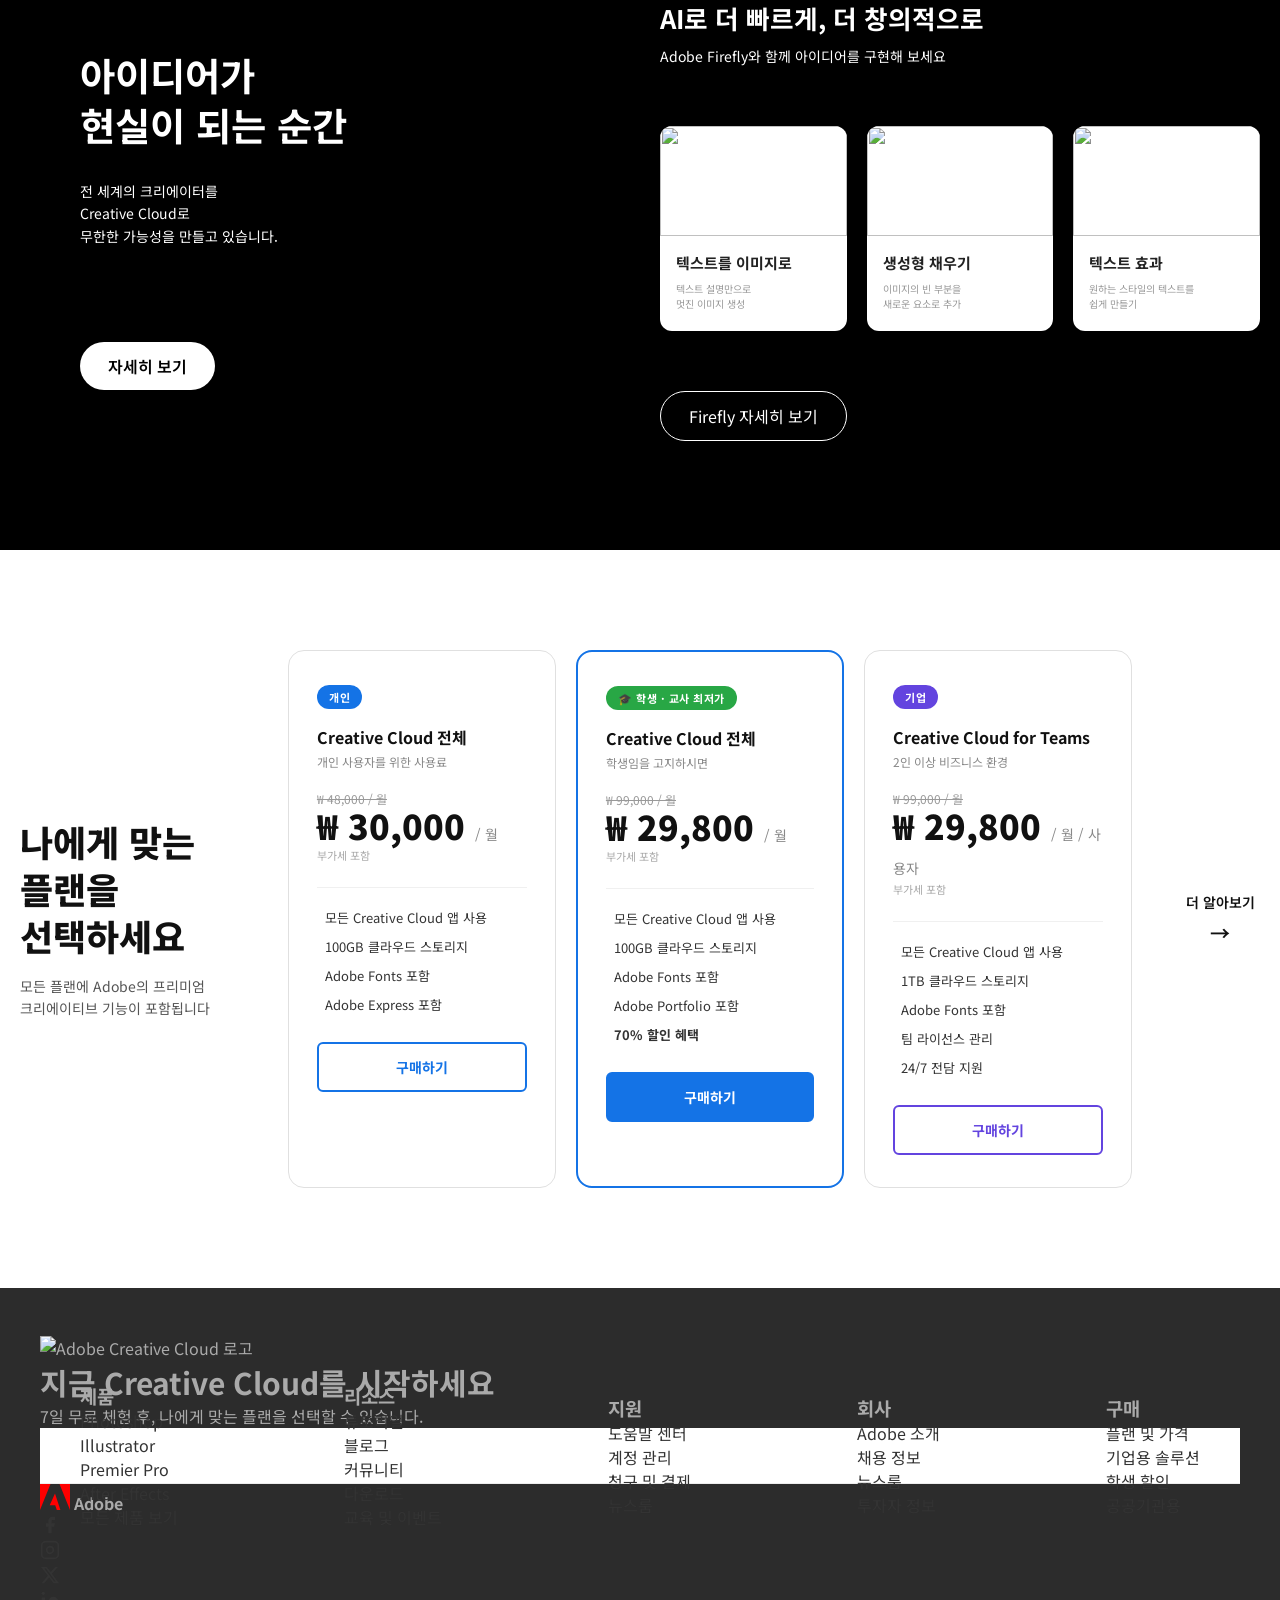
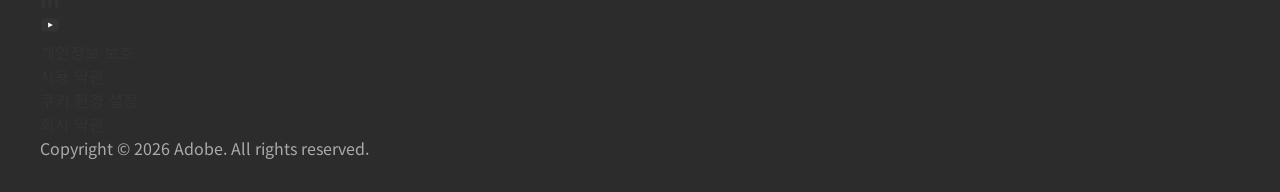
==== commit f027717c: "Merge pull request #14 from rainwhdmsql-stack/0609-pjh 겹치는부분 수정, inner 수정, 반응형수정" ====
--- a/index.html
+++ b/index.html
@@ -70,10 +70,10 @@
     <link rel="stylesheet" href="css/footer.css" />
 
     <!-- JS -->
-    <script src="Js/main.js"></script>
+    <script src="js/main.js" defer></script>
+    
   </head>
   <body>
-    <!-- header -->
     <div class="wrap">
       <!-- HEADER -->
       <header class="header">
@@ -103,60 +103,62 @@
         </div>
       </header>
 
-      <!-- HERO -->
-      <section class="hero">
-        <div class="hero-bg">
-          <video
-            src="asset/mainpage/main-visual.mp4"
-            autoplay
-            muted
-            loop
-            playsinline
-          ></video>
-        </div>
+      <!--히어로 -->
+
+      <section class="mainhero" aria-label="히어로 섹션">
+        <!-- 배경 영상 자리 (실제 영상으로 교체) -->
+        <div class="hero-video-bg" aria-hidden="true">
+          <video class="hero-video" autoplay loop muted playsinline>
+            <source src="asset/mainpage/main-visual.mp4" type="video/mp4" />
+          </video>
+        </div>
+
+        <!-- 메인 카피 -->
         <div class="hero-content">
-          <p class="hero-sub">ADOBE CREATIVE CLOUD</p>
-          <h1 class="hero-title">상상은 자유롭게,<br />창작은 더 강력하게.</h1>
-          <p class="hero-desc">
+          <p class="hero-eyebrow">Adobe Creative Cloud</p>
+          <h1 class="hero-title">
+            상상은 자유롭게,<br />
+            <em>창작은 더 강력하게</em><br />
+          </h1>
+          <p class="hero-sub">
             모든 앱 40% 이상 할인 혜택으로<br />지금바로 Creative Cloud를
             시작하세요.
           </p>
-          <div class="hero-btns">
+          <div class="mainhero-btns">
             <a href="#" class="btn-primary">무료 체험하기</a>
             <a href="#" class="btn-play"
               ><span class="play-icon">▶</span> 영상보기</a
             >
           </div>
+          <!-- HERO - FIREFLY -->
+          <div class="hero-firefly">
+            <div class="firefly-label">
+              <strong>PIRELFY AI</strong>
+              <p>상상한 이미지를<br />몇초만에 생성</p>
+              <span class="arrow">→</span>
+            </div>
+            <div class="firefly-imgs">
+              <span class="fi-img fi1"
+                ><img src="asset/mainpage/img/headerAi-1.png" alt=""
+              /></span>
+              <span class="fi-img fi2"
+                ><img src="asset/mainpage/img/headerAi-2.png" alt=""
+              /></span>
+              <span class="fi-img fi3"
+                ><img src="asset/mainpage/img/headerAi-3.png" alt=""
+              /></span>
+              <span class="fi-img fi4"
+                ><img src="asset/mainpage/img/headerAi-4.png" alt=""
+              /></span>
+            </div>
+          </div>
         </div>
       </section>
-
-      <!-- HERO - FIREFLY -->
-      <div class="hero-firefly">
-        <div class="firefly-label">
-          <strong>PIRELFY AI</strong>
-          <p>상상한 이미지를<br />몇초만에 생성</p>
-          <span class="arrow">→</span>
-        </div>
-        <div class="firefly-imgs">
-          <span class="fi-img fi1"
-            ><img src="asset/mainpage/img/headerAi-1.png" alt=""
-          /></span>
-          <span class="fi-img fi2"
-            ><img src="asset/mainpage/img/headerAi-2.png" alt=""
-          /></span>
-          <span class="fi-img fi3"
-            ><img src="asset/mainpage/img/headerAi-3.png" alt=""
-          /></span>
-          <span class="fi-img fi4"
-            ><img src="asset/mainpage/img/headerAi-4.png" alt=""
-          /></span>
-        </div>
-      </div>
 
       <!-- 툴 소개 -->
       <section class="solution">
-        <div class="solution-inner h-inner">
-          <!-- 왼쪽 -->
+        <div class="h-inner">
+          <!-- 툴 소개 - 타이틀 -->
           <div class="solution-title">
             <h2>
               창의적인<br />
@@ -219,7 +221,7 @@
 
       <!-- SECTION : Firefly AI -->
       <section class="firefly">
-        <div class="firefly-inner h-inner">
+        <div class="h-inner">
           <!-- 왼쪽 -->
           <div class="firefly-left">
             <video autoplay muted loop playsinline class="bg-video">
@@ -282,7 +284,7 @@
 
       <!-- SECTION : plan -->
       <section class="plan">
-        <div class="plan-inner h-inner">
+        <div class="h-inner">
           <!-- 왼쪽 텍스트 -->
           <div class="plan-title">
             <h2>
@@ -298,67 +300,103 @@
           </div>
 
           <!-- 카드 영역 -->
-          <div class="plan-container">
-            <!-- 카드 1 -->
-            <div class="plan-list">
-              <span class="plan-type">개인</span>
-
-              <h3>모든 앱</h3>
-
-              <div class="home-price">
-                <p class="price-w">₩39,000</p>
-                <span>/ 월</span>
-              </div>
-
-              <p class="plan-listP">
-                모든 Creative Cloud 앱 사용 <br />
-                Adobe Firefly 포함 <br />
-                100GB 클라우드 저장소
-              </p>
-
-              <a href="#" class="plan-btn">구매하기</a>
-            </div>
-
-            <!-- 카드 2 -->
-            <div class="plan-list active">
-              <span class="best">추천</span>
-
-              <span class="plan-type">학생 및 교사</span>
-
-              <h3>모든 앱</h3>
-
-              <div class="price">
-                <p class="price-w">₩26,400</p>
-                <span>/ 월</span>
-              </div>
-
-              <p class="plan-listP">
-                모든 Creative Cloud 앱 사용 <br />
-                Adobe Firefly 포함 <br />
-                Adobe Fonts 무료
-              </p>
-
-              <a href="#" class="plan-btn">구매하기</a>
-            </div>
-
-            <!-- 카드 3 -->
-            <div class="plan-list">
-              <span class="plan-type">기업</span>
-
-              <h3>팀용 Creative Cloud Pro</h3>
-
-              <div class="price">
-                <p class="price-w">₩72,800</p>
-                <span>/ 월</span>
-              </div>
-
-              <p class="plan-listP">
-                모든 Creative Cloud 앱 사용 <br />
-                Adobe Firefly 포함 <br />
-                Adobe Express 포함
-              </p>
-
-              <a href="#" class="plan-btn">구매하기</a>
+
+          <div class="plans-grid">
+            <!-- 개인 -->
+            <div class="plan-card">
+              <div class="plan-badge">개인</div>
+              <div class="plan-type">Creative Cloud 전체</div>
+              <div class="plan-who">개인 사용자를 위한 사용료</div>
+              <div class="plan-price-old">₩ 48,000 / 월</div>
+              <div class="plan-price">₩ 30,000 <span>/ 월</span></div>
+              <div class="plan-vat">부가세 포함</div>
+              <hr class="plan-divider" />
+              <ul class="plan-features" aria-label="개인 플랜 포함 항목">
+                <li>
+                  <i class="ti ti-check" aria-hidden="true"></i>모든 Creative
+                  Cloud 앱 사용
+                </li>
+                <li>
+                  <i class="ti ti-check" aria-hidden="true"></i>100GB 클라우드
+                  스토리지
+                </li>
+                <li>
+                  <i class="ti ti-check" aria-hidden="true"></i>Adobe Fonts 포함
+                </li>
+                <li>
+                  <i class="ti ti-check" aria-hidden="true"></i>Adobe Express
+                  포함
+                </li>
+              </ul>
+              <button class="plan-btn">구매하기</button>
+            </div>
+
+            <!-- 학생 (featured) -->
+            <div class="plan-card featured" aria-label="추천 플랜">
+              <div class="plan-badge student">🎓 학생 · 교사 최저가</div>
+              <div class="plan-type">Creative Cloud 전체</div>
+              <div class="plan-who">학생임을 고지하시면</div>
+              <div class="plan-price-old">₩ 99,000 / 월</div>
+              <div class="plan-price">₩ 29,800 <span>/ 월</span></div>
+              <div class="plan-vat">부가세 포함</div>
+              <hr class="plan-divider" />
+              <ul class="plan-features" aria-label="학생 플랜 포함 항목">
+                <li>
+                  <i class="ti ti-check green" aria-hidden="true"></i>모든
+                  Creative Cloud 앱 사용
+                </li>
+                <li>
+                  <i class="ti ti-check green" aria-hidden="true"></i>100GB
+                  클라우드 스토리지
+                </li>
+                <li>
+                  <i class="ti ti-check green" aria-hidden="true"></i>Adobe
+                  Fonts 포함
+                </li>
+                <li>
+                  <i class="ti ti-check green" aria-hidden="true"></i>Adobe
+                  Portfolio 포함
+                </li>
+                <li>
+                  <i class="ti ti-check green" aria-hidden="true"></i
+                  ><strong>70% 할인 혜택</strong>
+                </li>
+              </ul>
+              <button class="plan-btn featured-btn">구매하기</button>
+            </div>
+
+            <!-- 기업 -->
+            <div class="plan-card">
+              <div class="plan-badge biz">기업</div>
+              <div class="plan-type">Creative Cloud for Teams</div>
+              <div class="plan-who">2인 이상 비즈니스 환경</div>
+              <div class="plan-price-old">₩ 99,000 / 월</div>
+              <div class="plan-price">₩ 29,800 <span>/ 월 / 사용자</span></div>
+              <div class="plan-vat">부가세 포함</div>
+              <hr class="plan-divider" />
+              <ul class="plan-features" aria-label="기업 플랜 포함 항목">
+                <li>
+                  <i class="ti ti-check purple" aria-hidden="true"></i>모든
+                  Creative Cloud 앱 사용
+                </li>
+                <li>
+                  <i class="ti ti-check purple" aria-hidden="true"></i>1TB
+                  클라우드 스토리지
+                </li>
+                <li>
+                  <i class="ti ti-check purple" aria-hidden="true"></i>Adobe
+                  Fonts 포함
+                </li>
+                <li>
+                  <i class="ti ti-check purple" aria-hidden="true"></i>팀
+                  라이선스 관리
+                </li>
+                <li>
+                  <i class="ti ti-check purple" aria-hidden="true"></i>24/7 전담
+                  지원
+                </li>
+              </ul>
+              <button class="plan-btn purple-btn">구매하기</button>
             </div>
           </div>
 
@@ -642,7 +680,6 @@
       </div>
     </footer>
 
-    
     <!-- 세영 - 끝 -->
   </body>
 </html>
--- a/css/main.css
+++ b/css/main.css
@@ -13,33 +13,77 @@
   --sub-color-2: rgba(250, 250, 250, 1);
 
   /* Text-size styles */
-  /* pc */
-  --p-c1920px---menu: 20px;
-  --p-c1920px---sub--menu: 18px;
-  --p-c1920px---visual-title: 70px;
-  --p-c1920px---contents-title: 45px;
-  --p-c1920px---contents--desc: 20px;
-  --p-c1920px---card-title: 25px;
-  --p-c1920px---card--desc: 20px;
-  --p-c1920px--button: 25px;
-  /* tablet */
-  --tablet780px---visual-title--m: 50px;
-  --tablet780px---visual--desc--m: 25px;
-  --tablet780px---sub-title--m: 25px;
-  --tablet780px---contents--title--m: 45px;
-  --tablet780px---contents--desc--m: 20px;
-  --tablet780px---card-title--m: 20px;
-  --tablet780px---card--desc--m: 13px;
-  --tablet780px---sub--content-title--m: 30px;
-  --tablet780px--button--m: 20px;
-  /* mobile */
-  --mobile390px---visual-title--s: 26px;
-  --mobile390px---desc--s: 16px;
-  --mobile390px---sub--title--s: 18px;
-  --mobile390px--button--s: 16px;
-  --mobile390px---card--desc--s: 13px;
-  --mobile390px---card-title--s: 18px;
-  --mobile390px---contents-title--s: 26px;
+  /* 공통 네비게이션 */
+  --fs-menu: clamp(13px, 1.04vw, 20px);
+  --fs-sub-menu: clamp(12px, 0.94vw, 18px);
+
+  /* 비주얼 / 히어로 영역 */
+  --fs-visual-title: clamp(26px, 3.65vw, 70px);
+  --fs-visual-desc: clamp(16px, 1.3vw, 25px);
+
+  /* 콘텐츠 섹션 공통 */
+  --fs-contents-title: clamp(26px, 2.34vw, 45px);
+  --fs-contents-desc: clamp(14px, 1.04vw, 20px);
+  --fs-section-title: clamp(26px, 2.34vw, 45px);
+  --fs-section-desc: clamp(14px, 1.04vw, 20px);
+
+  /* 카드 공통 */
+  --fs-card-title: clamp(18px, 1.3vw, 25px);
+  --fs-card-desc: clamp(13px, 1.04vw, 20px);
+  --fs-card-caption: clamp(11px, 0.73vw, 14px);
+
+  /* 프로그램 카드 */
+  --fs-program-title: clamp(18px, 1.3vw, 25px);
+  --fs-program-desc: clamp(13px, 1.04vw, 20px);
+  --fs-program-small: clamp(12px, 0.83vw, 16px);
+  --fs-program-price: clamp(22px, 1.56vw, 30px);
+  --fs-program-price-unit: clamp(11px, 0.73vw, 14px);
+  --fs-program-button: clamp(12px, 0.73vw, 14px);
+  --fs-program-link: clamp(13px, 0.83vw, 16px);
+  --fs-badge: clamp(11px, 0.73vw, 14px);
+
+  /* 앱 카드 */
+  --fs-app-title: clamp(13px, 0.78vw, 15px);
+  --fs-app-desc: clamp(11px, 0.63vw, 12px);
+  --fs-app-price: clamp(13px, 0.83vw, 16px);
+  --fs-app-price-unit: clamp(11px, 0.63vw, 12px);
+  --fs-app-badge: clamp(10px, 0.57vw, 11px);
+  --fs-app-icon: clamp(12px, 0.73vw, 14px);
+
+  /* 버튼 / 폼 / 보조 텍스트 */
+  --fs-button: clamp(16px, 1.3vw, 25px);
+  --fs-chip-button: clamp(14px, 1.04vw, 20px);
+  --fs-form: clamp(12px, 0.68vw, 13px);
+  --fs-small: clamp(10px, 0.63vw, 12px);
+  --fs-base: clamp(14px, 0.83vw, 16px);
+
+  /* 기존 스타일 가이드 변수 호환용 */
+  --p-c1920px---menu: var(--fs-menu);
+  --p-c1920px---sub--menu: var(--fs-sub-menu);
+  --p-c1920px---visual-title: var(--fs-visual-title);
+  --p-c1920px---contents-title: var(--fs-contents-title);
+  --p-c1920px---contents--desc: var(--fs-contents-desc);
+  --p-c1920px---card-title: var(--fs-card-title);
+  --p-c1920px---card--desc: var(--fs-card-desc);
+  --p-c1920px--button: var(--fs-button);
+
+  --tablet780px---visual-title--m: var(--fs-visual-title);
+  --tablet780px---visual--desc--m: var(--fs-visual-desc);
+  --tablet780px---sub-title--m: var(--fs-card-title);
+  --tablet780px---contents--title--m: var(--fs-contents-title);
+  --tablet780px---contents--desc--m: var(--fs-contents-desc);
+  --tablet780px---card-title--m: var(--fs-card-title);
+  --tablet780px---card--desc--m: var(--fs-card-desc);
+  --tablet780px---sub--content-title--m: clamp(20px, 1.56vw, 30px);
+  --tablet780px--button--m: var(--fs-chip-button);
+
+  --mobile390px---visual-title--s: var(--fs-visual-title);
+  --mobile390px---desc--s: var(--fs-contents-desc);
+  --mobile390px---sub--title--s: var(--fs-card-title);
+  --mobile390px--button--s: var(--fs-button);
+  --mobile390px---card--desc--s: var(--fs-card-desc);
+  --mobile390px---card-title--s: var(--fs-card-title);
+  --mobile390px---contents-title--s: var(--fs-contents-title);
 
   /* font-weight */
   --fw-bold: 700;
@@ -81,4 +125,3 @@
   font-family: "Noto Sans KR", sans-serif;
   font-weight: var(--fw-regular);
 }
-
